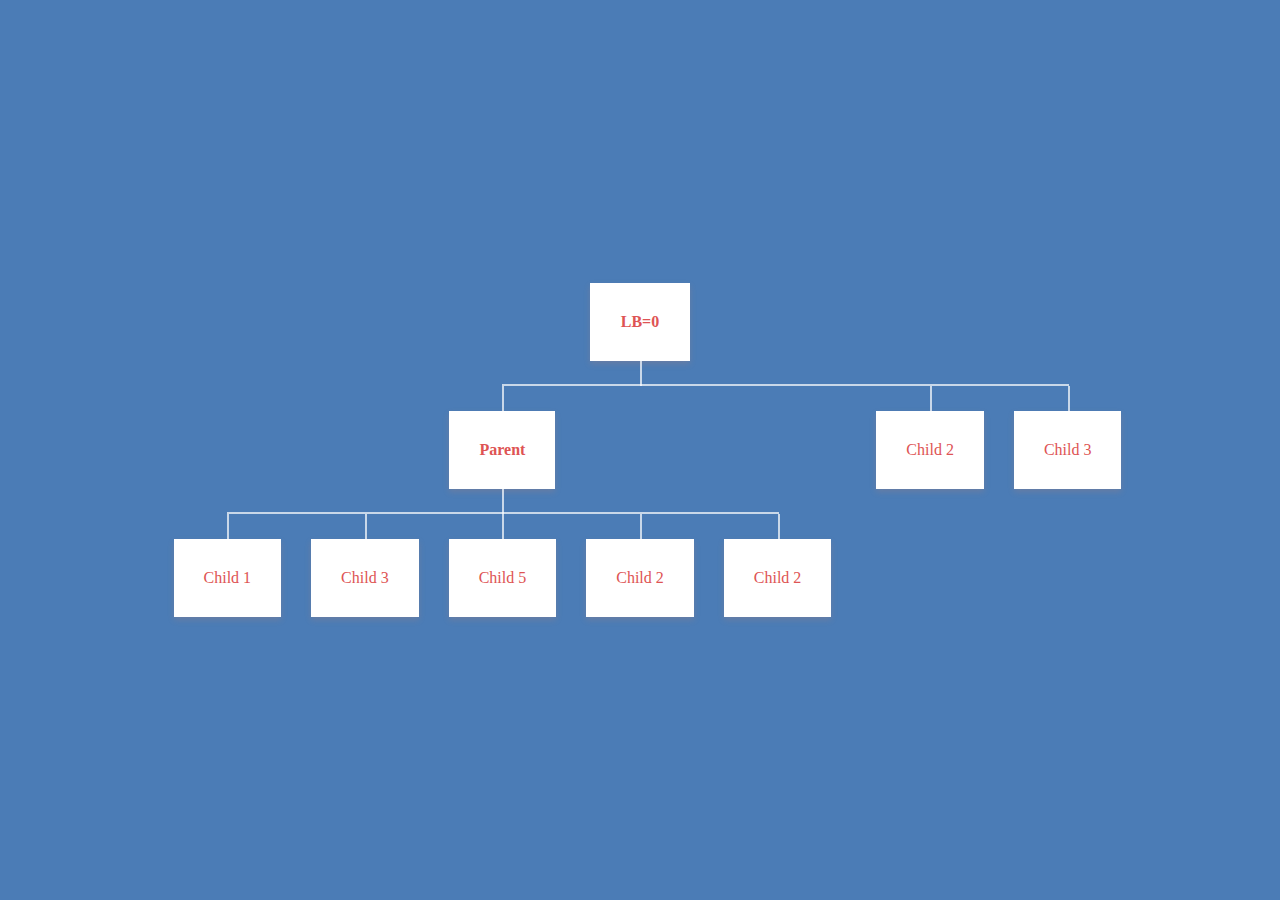
==== index.html @ c02f2582 "init" ====
<!DOCTYPE html>
<html lang="en">

<head>
    <meta charset="UTF-8">
    <meta name="viewport" content="width=device-width, initial-scale=1.0">
    <title>Branch & Tree</title>
    <link rel="stylesheet" href="tree.css">
</head>

<body>
    <div class="hv-container">
        <div class="hv-wrapper">

            <!-- Key component -->
            <div id="mainParent" class="hv-item">

                <div class="hv-item-parent">
                    <p class="simple-card">
                        LB=0
                    </p>
                </div>

                <div class="hv-item-children">

                    <div class="hv-item-child">
                        <!-- Key component -->
                        <div class="hv-item">

                            <div class="hv-item-parent">
                                <p class="simple-card"> Parent </p>
                            </div>

                            <div class="hv-item-children">

                                <div class="hv-item-child">
                                    <p class="simple-card"> Child 1 </p>
                                </div>

                                <div class="hv-item-child">
                                    <p class="simple-card"> Child 3 </p>
                                </div>
                                <div class="hv-item-child">
                                    <p class="simple-card"> Child 5 </p>
                                </div>

                                <div class="hv-item-child">
                                    <p class="simple-card"> Child 2 </p>
                                </div>

                                <div class="hv-item-child">
                                    <p class="simple-card"> Child 2 </p>
                                </div>

                            </div>

                        </div>
                    </div>

                    <div class="hv-item-child">
                        <p class="simple-card"> Child 2 </p>
                    </div>

                    <div class="hv-item-child">
                        <p class="simple-card"> Child 3 </p>
                    </div>

                </div>

            </div>

        </div>
    </div>

</body>
<script src="https://cdnjs.cloudflare.com/ajax/libs/jquery/3.7.1/jquery.js"
    integrity="sha512-+k1pnlgt4F1H8L7t3z95o3/KO+o78INEcXTbnoJQ/F2VqDVhWoaiVml/OEHv9HsVgxUaVW+IbiZPUJQfF/YxZw=="
    crossorigin="anonymous" referrerpolicy="no-referrer"></script>
<script src="branchbound.js"></script>

</html>
---- tree.css ----
.hv-wrapper {
    display: flex;
  }
  .hv-wrapper .hv-item {
    display: flex;
    flex-direction: column;
    margin: auto;
  }
  .hv-wrapper .hv-item .hv-item-parent {
    margin-bottom: 50px;
    position: relative;
    display: flex;
    justify-content: center;
  }
  .hv-wrapper .hv-item .hv-item-parent:after {
    position: absolute;
    content: "";
    width: 2px;
    height: 25px;
    bottom: 0;
    left: 50%;
    background-color: rgba(255, 255, 255, 0.7);
    transform: translateY(100%);
  }
  .hv-wrapper .hv-item .hv-item-children {
    display: flex;
    justify-content: center;
  }
  .hv-wrapper .hv-item .hv-item-children .hv-item-child {
    padding: 0 15px;
    position: relative;
  }
  .hv-wrapper .hv-item .hv-item-children .hv-item-child:before,
  .hv-wrapper .hv-item .hv-item-children .hv-item-child:not(:only-child):after {
    content: "";
    position: absolute;
    background-color: rgba(255, 255, 255, 0.7);
    left: 0;
  }
  .hv-wrapper .hv-item .hv-item-children .hv-item-child:before {
    left: 50%;
    top: 0;
    transform: translateY(-100%);
    width: 2px;
    height: 25px;
  }
  .hv-wrapper .hv-item .hv-item-children .hv-item-child:after {
    top: -25px;
    transform: translateY(-100%);
    height: 2px;
    width: 100%;
  }
  .hv-wrapper .hv-item .hv-item-children .hv-item-child:first-child:after {
    left: 50%;
    width: 50%;
  }
  .hv-wrapper .hv-item .hv-item-children .hv-item-child:last-child:after {
    width: calc(50% + 1px);
  }
  
  p.simple-card {
    margin: 0;
    background-color: #fff;
    color: #DE5454;
    padding: 30px;
    min-width: 100px;
    text-align: center;
    box-shadow: 0 3px 6px rgba(204, 131, 103, 0.22); 
  }
  
  .hv-item-parent p {
    font-weight: bold;
    color: #DE5454; 
  }
  
  /* ******************************* */
  body {
    background-color: #4B7CB6;
    height: 100vh;
    display: flex;
    flex-direction: column;
    justify-content: center;
    align-items: center;
  }
  
  img {
    width: 100%;
    height: auto;
    vertical-align: bottom;
  }
  
  * {
    box-sizing: border-box;
    margin: 0;
  }
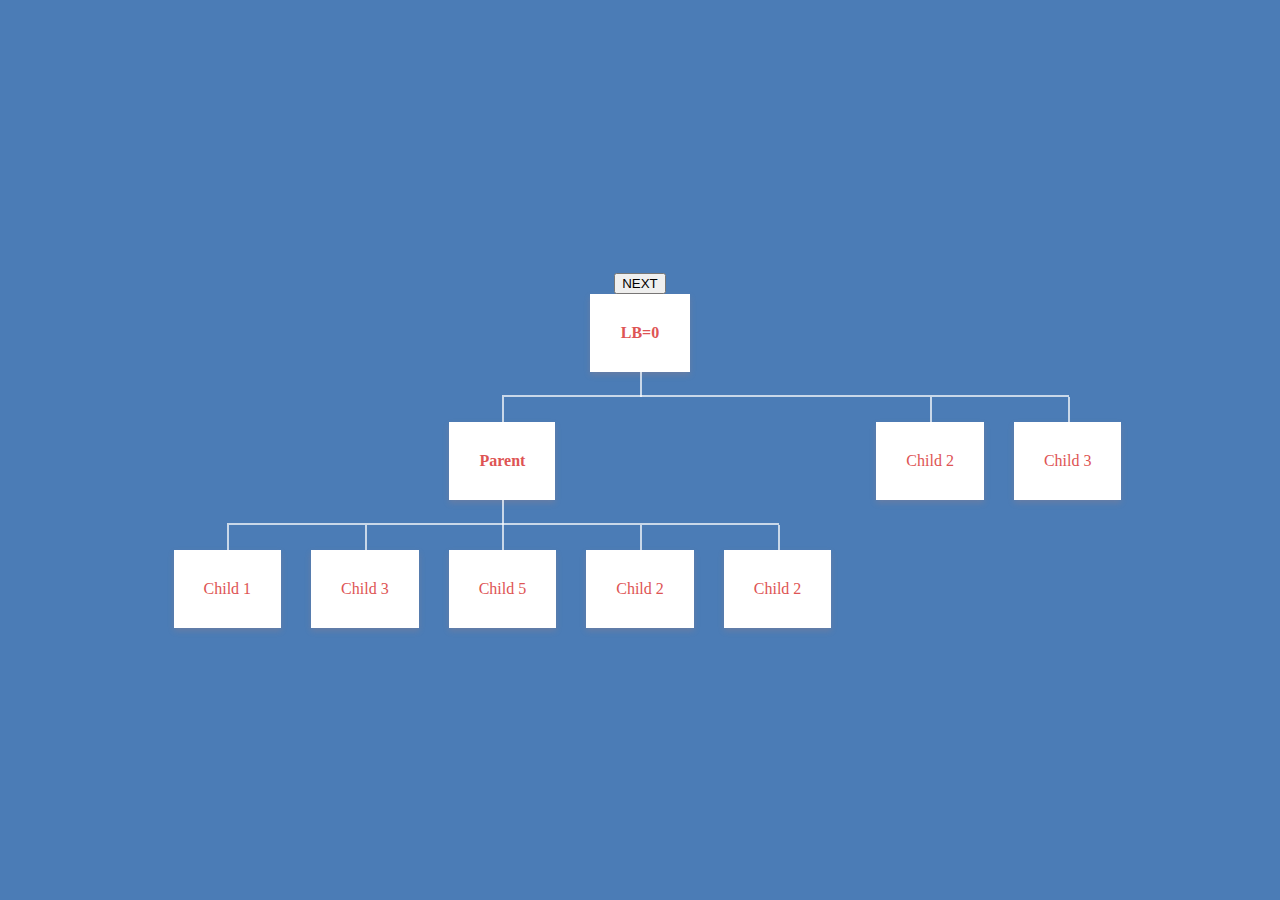
==== commit d796cc84: "update add template for view" ====
--- a/index.html
+++ b/index.html
@@ -9,6 +9,7 @@
 </head>
 
 <body>
+    <button onclick="next()">NEXT</button>
     <div class="hv-container">
         <div class="hv-wrapper">
 
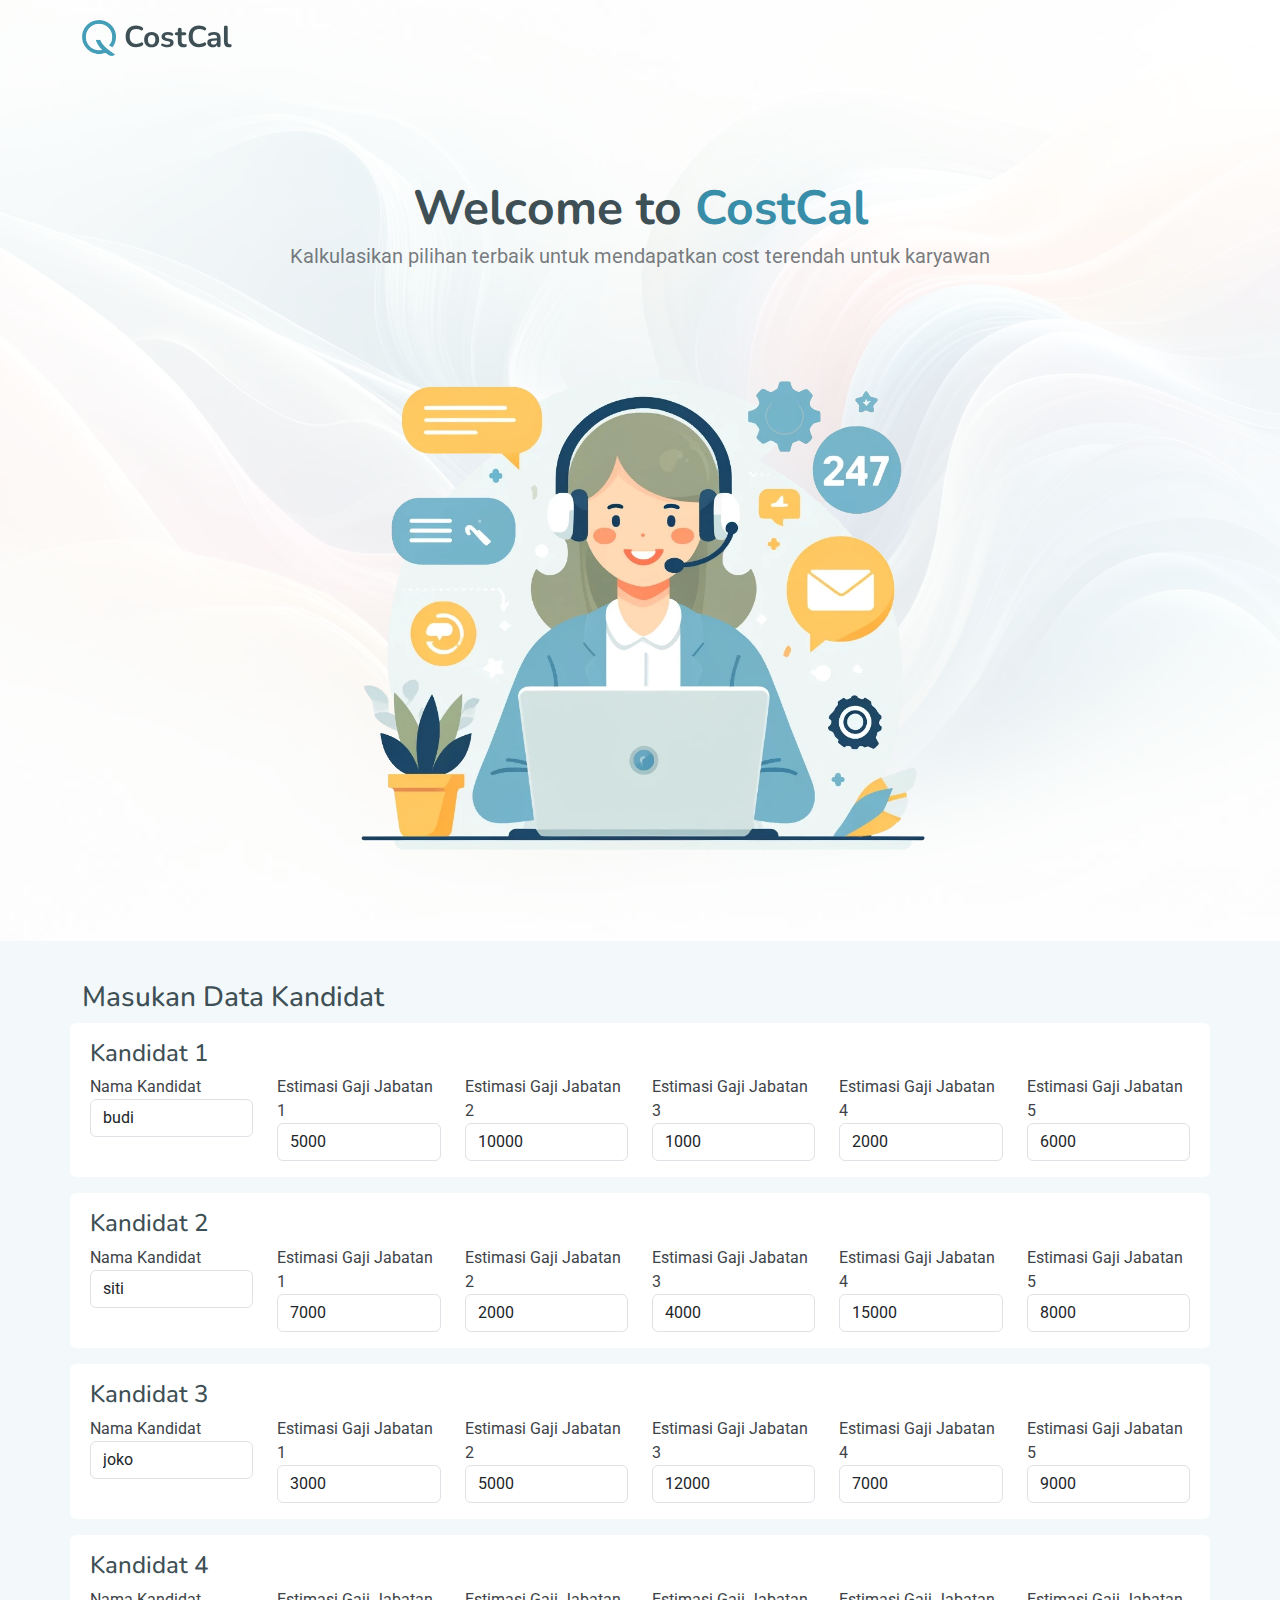
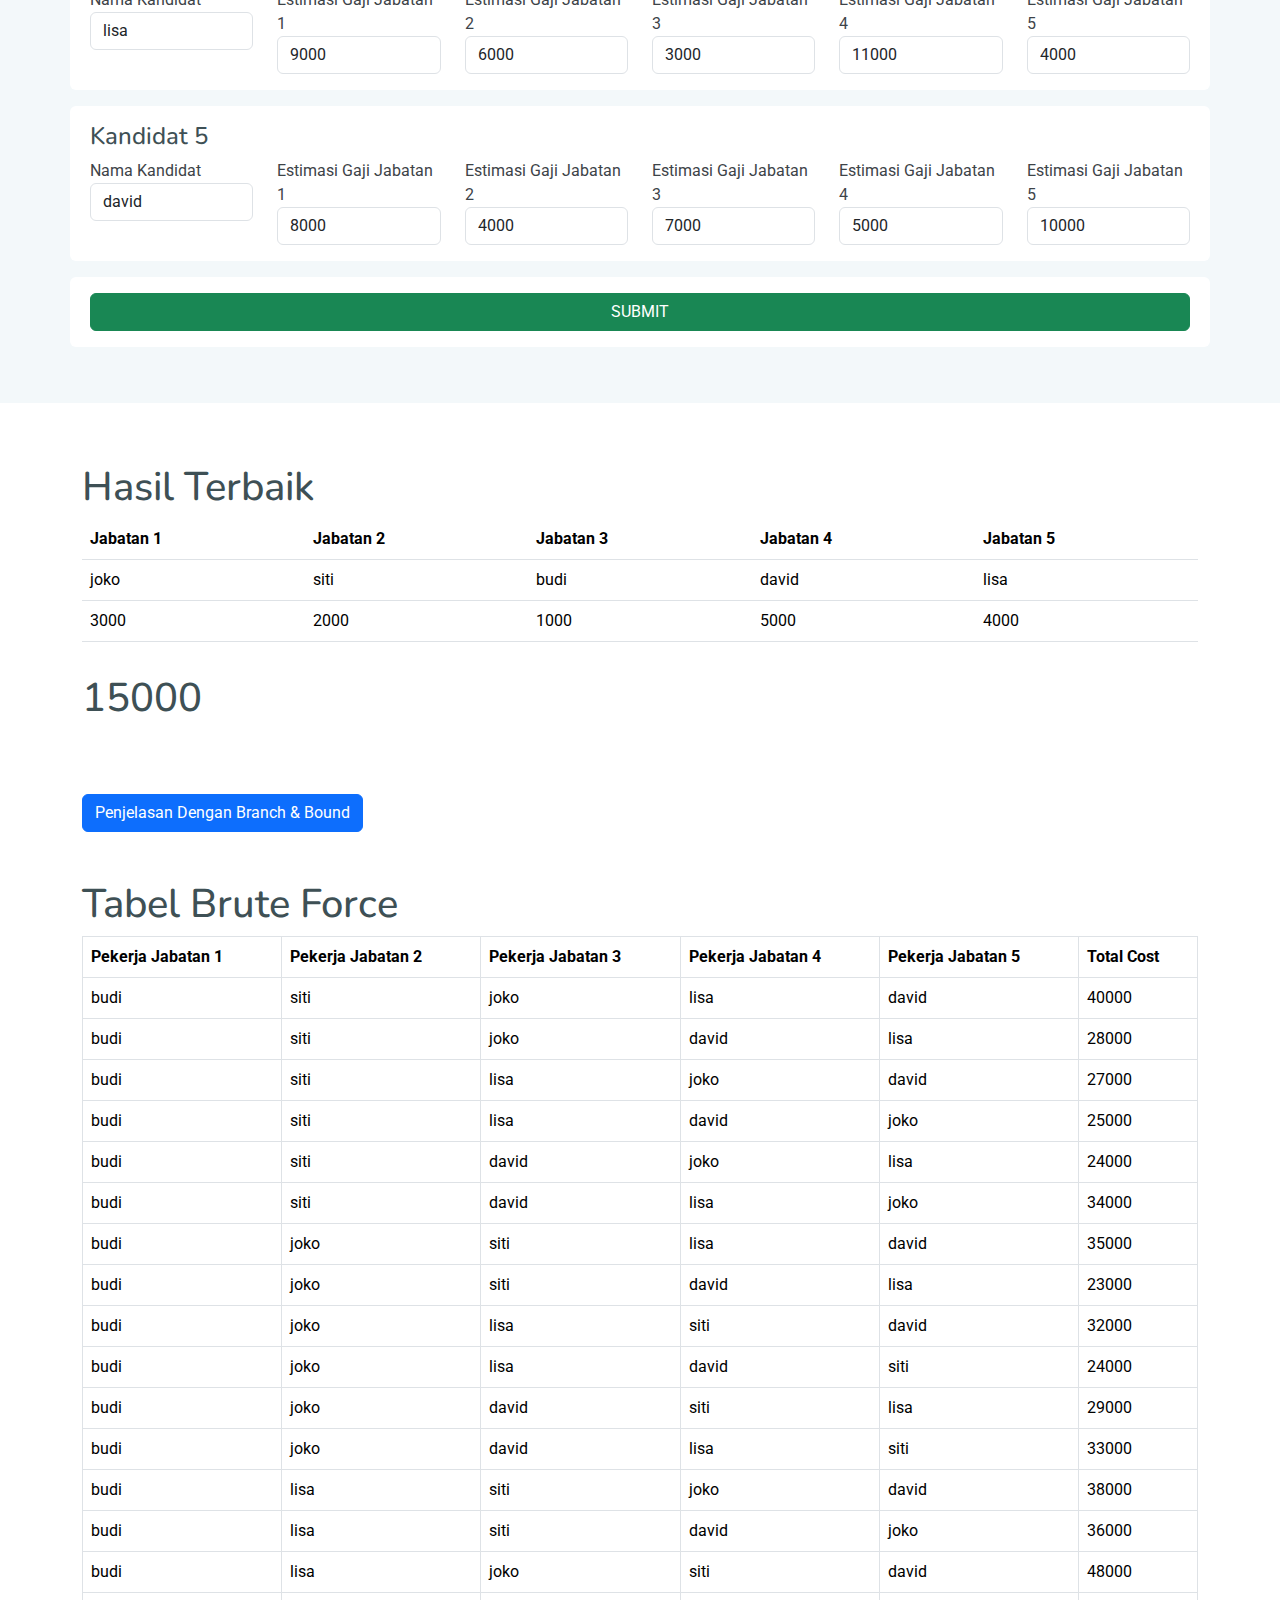
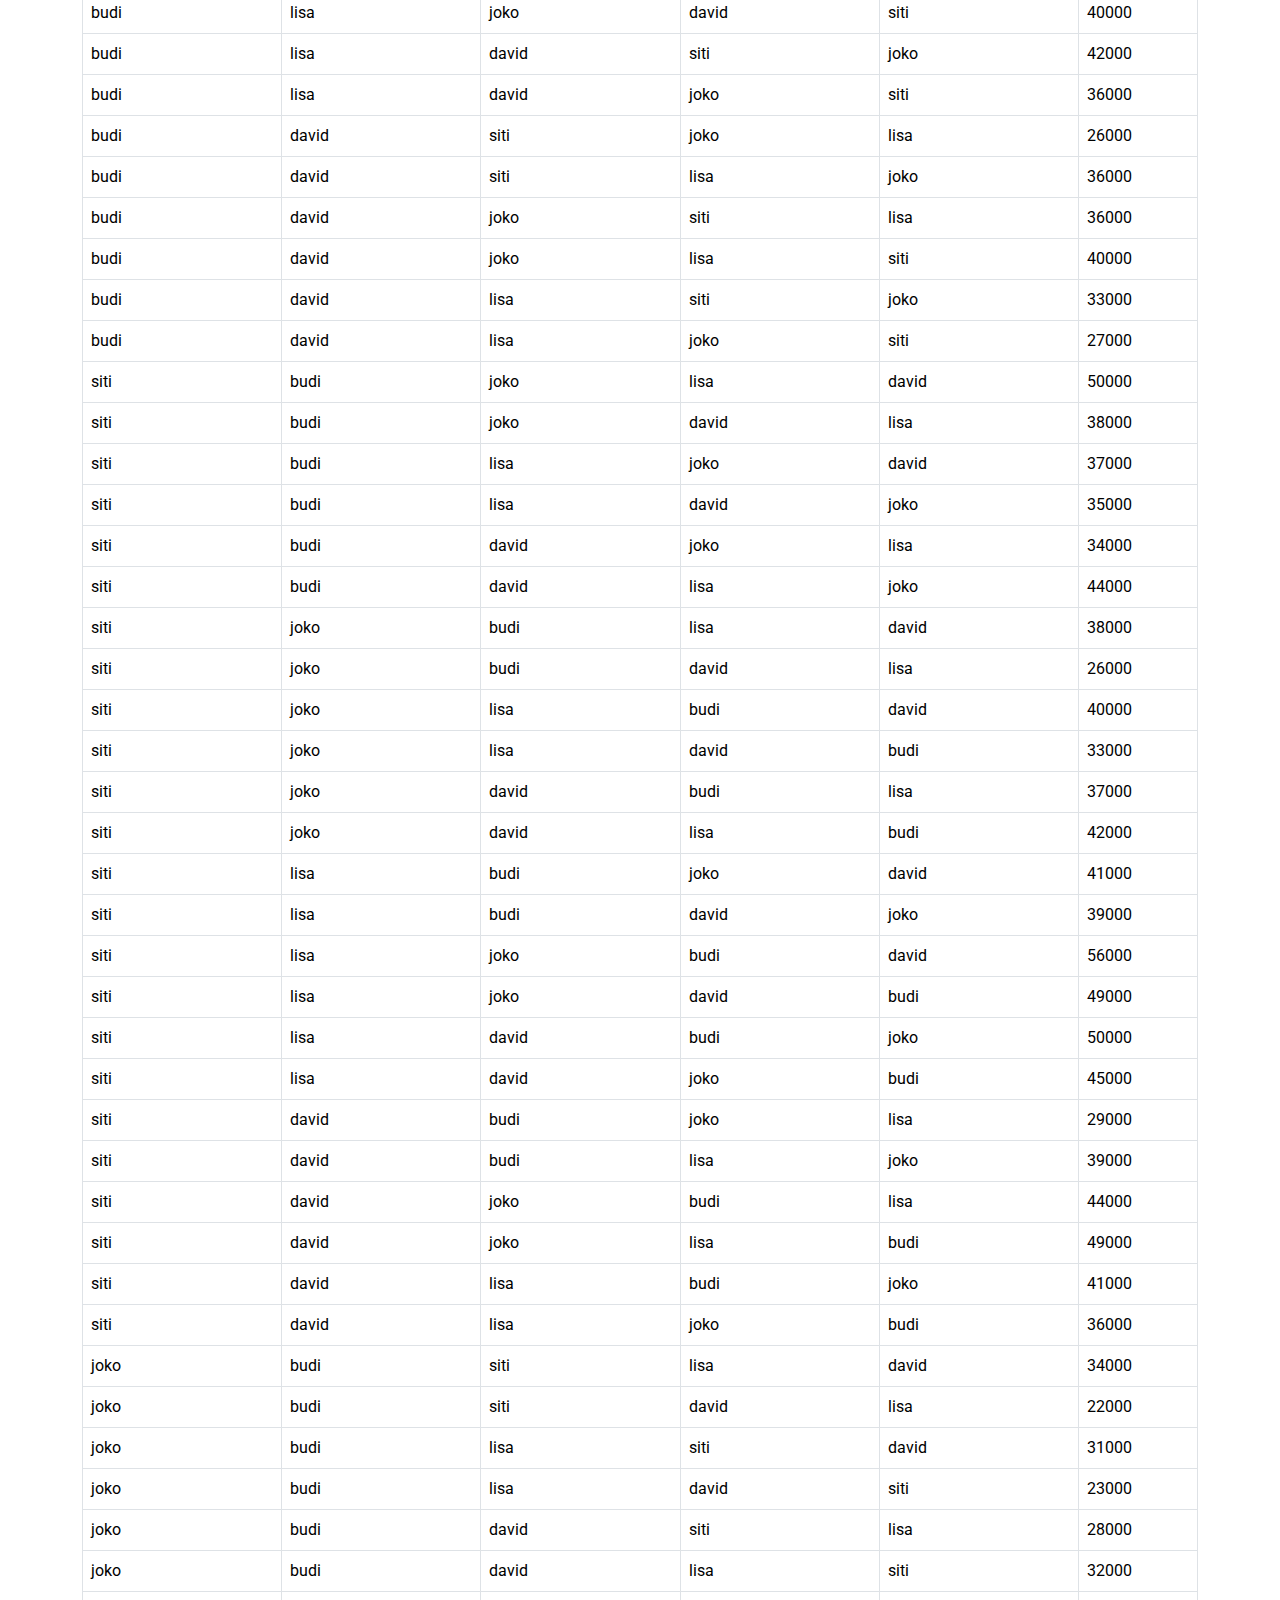
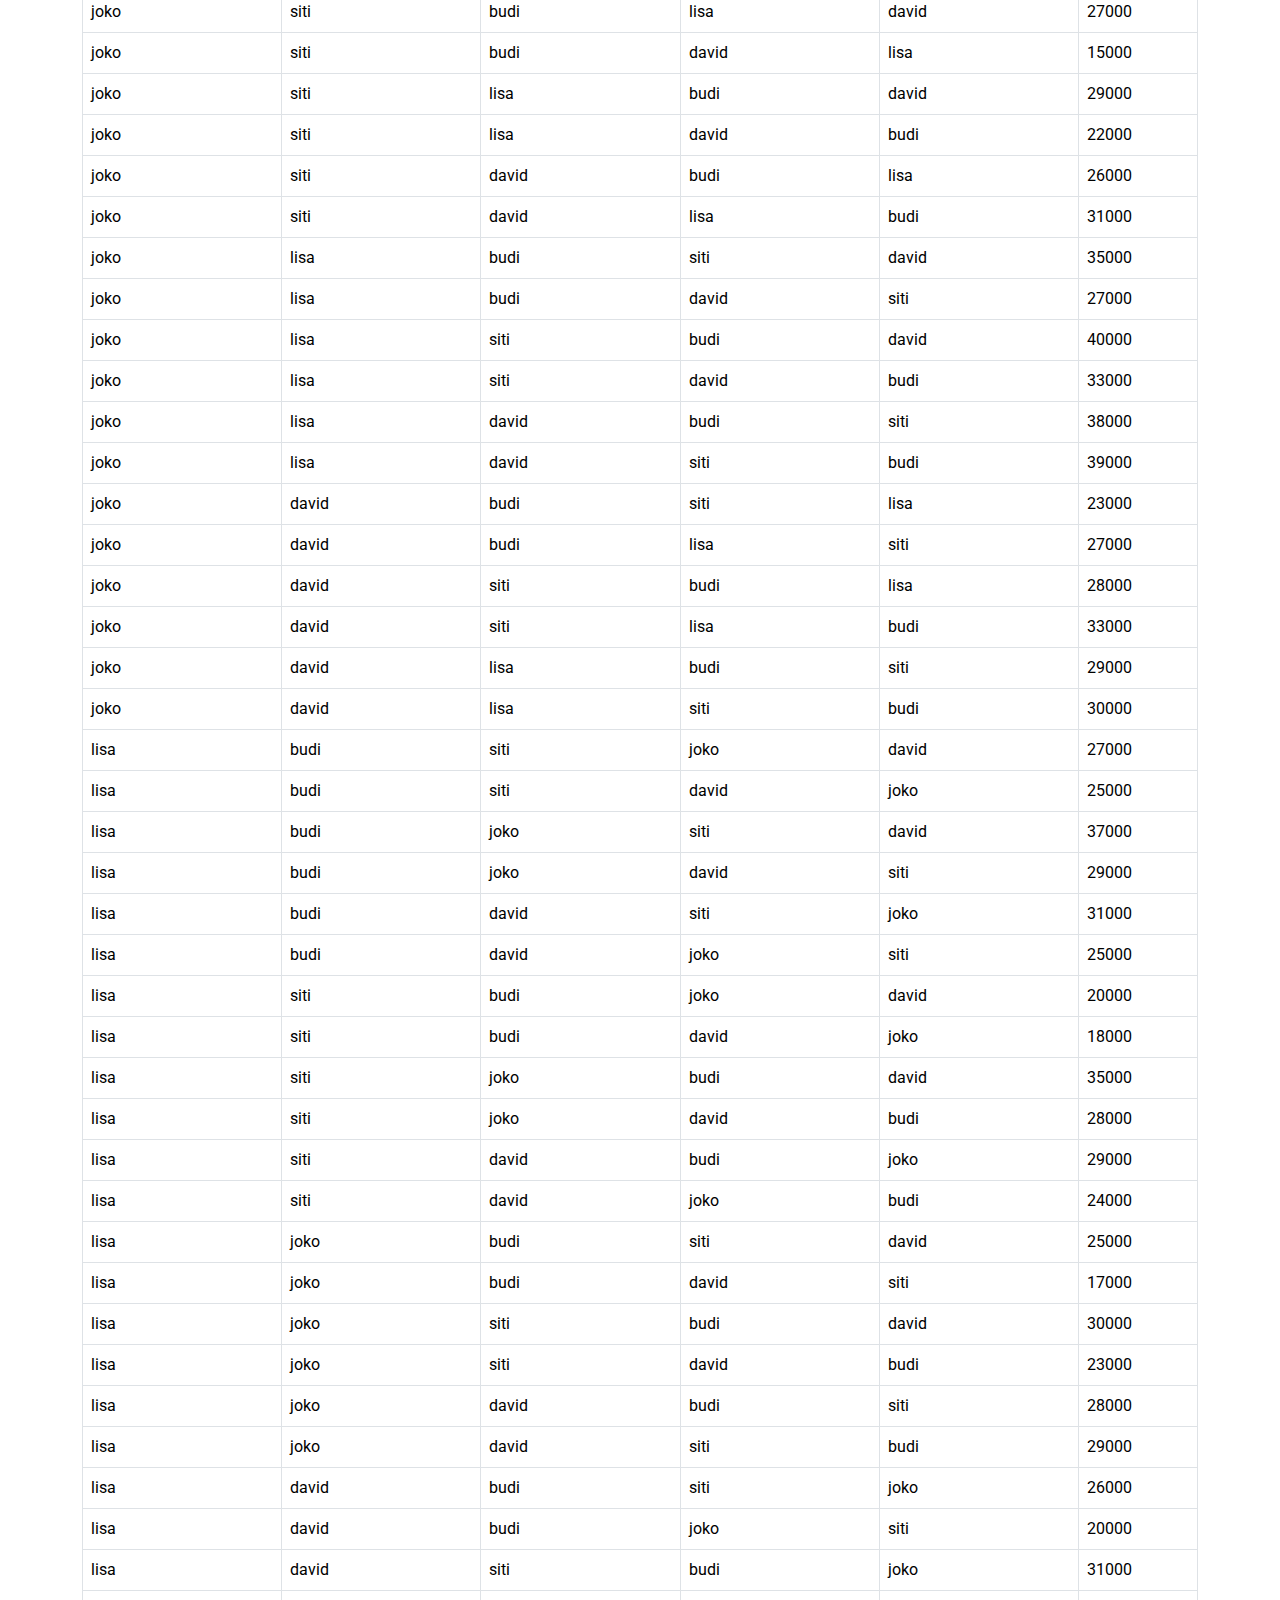
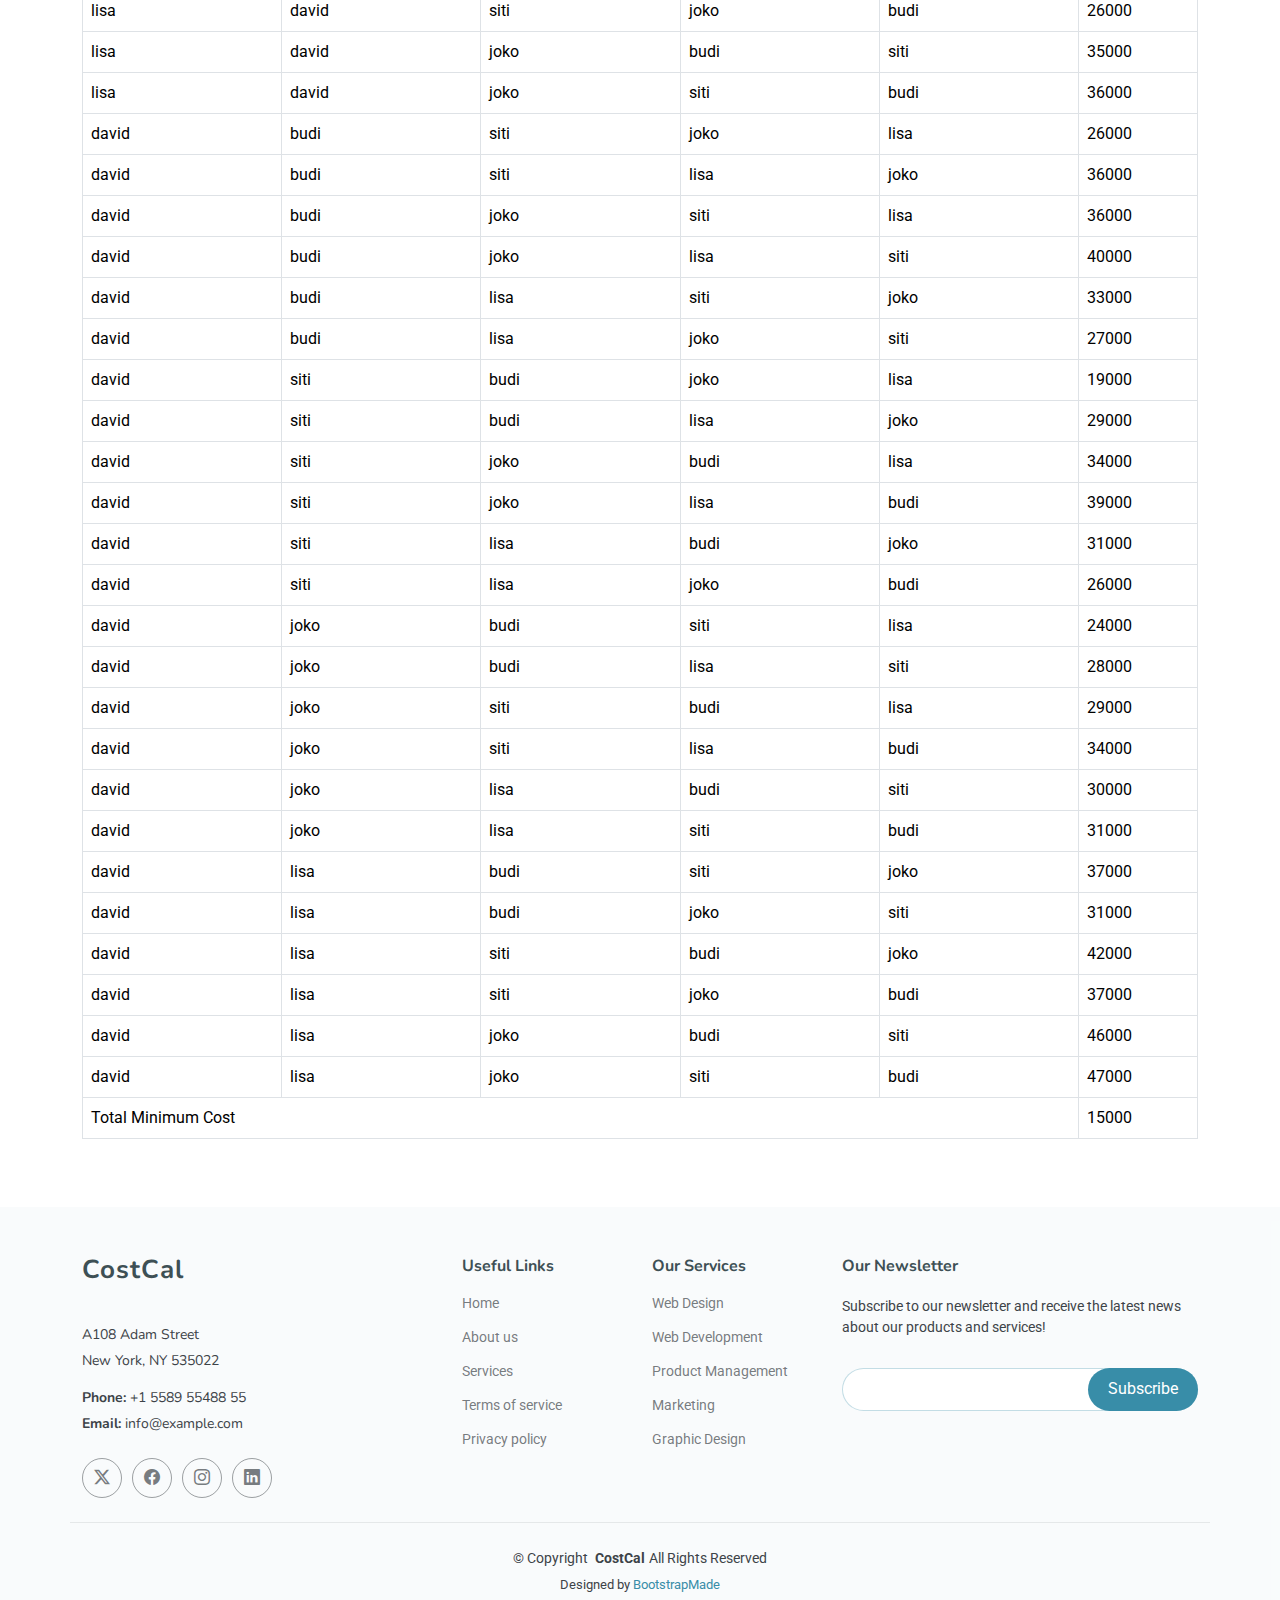
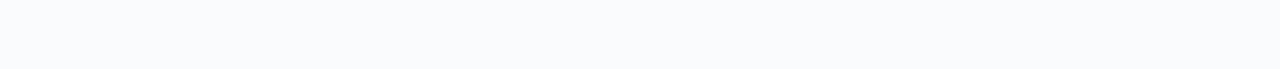
==== commit f7558364: "final" ====
--- a/index.html
+++ b/index.html
@@ -2,81 +2,575 @@
 <html lang="en">
 
 <head>
-    <meta charset="UTF-8">
-    <meta name="viewport" content="width=device-width, initial-scale=1.0">
-    <title>Branch & Tree</title>
-    <link rel="stylesheet" href="tree.css">
+  <meta charset="utf-8">
+  <meta content="width=device-width, initial-scale=1.0" name="viewport">
+  <title>CostCal</title>
+  <meta content="" name="description">
+  <meta content="" name="keywords">
+
+  <!-- Favicons -->
+  <link href="assets/img/favicon.png" rel="icon">
+  <link href="assets/img/apple-touch-icon.png" rel="apple-touch-icon">
+
+  <!-- Fonts -->
+  <link href="https://fonts.googleapis.com" rel="preconnect">
+  <link href="https://fonts.gstatic.com" rel="preconnect" crossorigin>
+  <link
+    href="https://fonts.googleapis.com/css2?family=Roboto:ital,wght@0,100;0,300;0,400;0,500;0,700;0,900;1,100;1,300;1,400;1,500;1,700;1,900&family=Inter:wght@100;200;300;400;500;600;700;800;900&family=Nunito:ital,wght@0,200;0,300;0,400;0,500;0,600;0,700;0,800;0,900;1,200;1,300;1,400;1,500;1,600;1,700;1,800;1,900&display=swap"
+    rel="stylesheet">
+
+  <!-- Vendor CSS Files -->
+  <link href="assets/vendor/bootstrap/css/bootstrap.min.css" rel="stylesheet">
+  <link href="assets/vendor/bootstrap-icons/bootstrap-icons.css" rel="stylesheet">
+  <link href="assets/vendor/aos/aos.css" rel="stylesheet">
+  <link href="assets/vendor/glightbox/css/glightbox.min.css" rel="stylesheet">
+  <link href="assets/vendor/swiper/swiper-bundle.min.css" rel="stylesheet">
+
+  <!-- Main CSS File -->
+  <link href="assets/css/main.css" rel="stylesheet">
+  <link rel="stylesheet" href="tree.css">
+  <!-- =======================================================
+  * Template Name: CostCal
+  * Template URL: https://bootstrapmade.com/CostCal-bootstrap-startup-website-template/
+  * Updated: Jun 06 2024 with Bootstrap v5.3.3
+  * Author: BootstrapMade.com
+  * License: https://bootstrapmade.com/license/
+  ======================================================== -->
 </head>
 
-<body>
-    <button onclick="next()">NEXT</button>
-    <div class="hv-container">
-        <div class="hv-wrapper">
-
-            <!-- Key component -->
-            <div id="mainParent" class="hv-item">
-
-                <div class="hv-item-parent">
-                    <p class="simple-card">
-                        LB=0
-                    </p>
+<body class="index-page">
+
+  <header id="header" class="header d-flex align-items-center fixed-top">
+    <div class="container-fluid container-xl position-relative d-flex align-items-center">
+
+      <a href="index.html" class="logo d-flex align-items-center me-auto">
+        <img src="assets/img/logo.png" alt="">
+        <h1 class="sitename">CostCal</h1>
+      </a>
+
+      <nav id="navmenu" class="navmenu">
+        <ul>
+        </ul>
+        <i class="mobile-nav-toggle d-xl-none bi bi-list"></i>
+      </nav>
+
+
+    </div>
+  </header>
+
+  <main class="main">
+
+    <!-- Hero Section -->
+    <section id="hero" class="hero section">
+      <div class="hero-bg">
+        <img src="assets/img/hero-bg-light.webp" alt="">
+      </div>
+      <div class="container text-center">
+        <div class="d-flex flex-column justify-content-center align-items-center">
+          <h1 data-aos="fade-up">Welcome to <span>CostCal</span></h1>
+          <p data-aos="fade-up" data-aos-delay="100">Kalkulasikan pilihan terbaik untuk mendapatkan cost terendah untuk
+            karyawan<br></p>
+
+          <img src="assets/img/hero-services-img.webp" class="img-fluid hero-img" alt="" data-aos="zoom-out"
+            data-aos-delay="300">
+        </div>
+      </div>
+
+    </section><!-- /Hero Section -->
+
+    <!-- Featured Services Section -->
+    <section id="featured-services" class="featured-services section">
+      <div class="container">
+        <div class="col-lg-6 content aos-init aos-animate" data-aos="fade-up" data-aos-delay="100">
+          <h3>Masukan Data Kandidat</h3>
+        </div>
+        <form  onsubmit="handleSubmit(event)">
+          <div class="row bg-white px-2 py-3 mb-3 rounded">
+            <div class="col-12">
+              <h4>Kandidat 1</h4>
+            </div>
+            <div class="col-md-2">
+              <label for="candidateName-1" class="">Nama Kandidat</label>
+              <input required type="text" class="form-control" id="candidateName-1" name="candidateName-1"
+                placeholder="Masukan Nama">
+            </div>
+            <div class="col-md-2">
+              <label for="candidateCost1-1" class="">Estimasi Gaji Jabatan 1</label>
+              <input required type="number" class="form-control" id="candidateCost1-1" name="candidateCost1-1"
+                placeholder="Estimasi Gaji">
+            </div>
+            <div class="col-md-2">
+              <label for="candidateCost2-1" class="">Estimasi Gaji Jabatan 2</label>
+              <input required type="number" class="form-control" id="candidateCost2-1" name="candidateCost2-1"
+                placeholder="Estimasi Gaji">
+            </div>
+            <div class="col-md-2">
+              <label for="candidateCost3-1" class="">Estimasi Gaji Jabatan 3</label>
+              <input required type="number" class="form-control" id="candidateCost3-1" name="candidateCost3-1"
+                placeholder="Estimasi Gaji">
+            </div>
+            <div class="col-md-2">
+              <label for="candidateCost4-1" class="">Estimasi Gaji Jabatan 4</label>
+              <input required type="number" class="form-control" id="candidateCost4-1" name="candidateCost4-1"
+                placeholder="Estimasi Gaji">
+            </div>
+            <div class="col-md-2">
+              <label for="candidateCost5-1" class="">Estimasi Gaji Jabatan 5</label>
+              <input required type="number" class="form-control" id="candidateCost5-1" name="candidateCost5-1"
+                placeholder="Estimasi Gaji">
+            </div>
+
+          </div>
+          <div class="row bg-white px-2 py-3 mb-3 rounded">
+            <div class="col-12">
+              <h4>Kandidat 2</h4>
+            </div>
+            <div class="col-md-2">
+              <label for="candidateName-2" class="">Nama Kandidat</label>
+              <input required type="text" class="form-control" id="candidateName-2" name="candidateName-2"
+                placeholder="Masukan Nama">
+            </div>
+            <div class="col-md-2">
+              <label for="candidateCost1-2" class="">Estimasi Gaji Jabatan 1</label>
+              <input required type="number" class="form-control" id="candidateCost1-2" name="candidateCost1-2"
+                placeholder="Estimasi Gaji">
+            </div>
+            <div class="col-md-2">
+              <label for="candidateCost2-2" class="">Estimasi Gaji Jabatan 2</label>
+              <input required type="number" class="form-control" id="candidateCost2-2" name="candidateCost2-2"
+                placeholder="Estimasi Gaji">
+            </div>
+            <div class="col-md-2">
+              <label for="candidateCost3-2" class="">Estimasi Gaji Jabatan 3</label>
+              <input required type="number" class="form-control" id="candidateCost3-2" name="candidateCost3-2"
+                placeholder="Estimasi Gaji">
+            </div>
+            <div class="col-md-2">
+              <label for="candidateCost4-2" class="">Estimasi Gaji Jabatan 4</label>
+              <input required type="number" class="form-control" id="candidateCost4-2" name="candidateCost4-2"
+                placeholder="Estimasi Gaji">
+            </div>
+            <div class="col-md-2">
+              <label for="candidateCost5-2" class="">Estimasi Gaji Jabatan 5</label>
+              <input required type="number" class="form-control" id="candidateCost5-2" name="candidateCost5-2"
+                placeholder="Estimasi Gaji">
+            </div>
+          </div>
+
+          <div class="row bg-white px-2 py-3 mb-3 rounded">
+            <div class="col-12">
+              <h4>Kandidat 3</h4>
+            </div>
+            <div class="col-md-2">
+              <label for="candidateName-3" class="">Nama Kandidat</label>
+              <input required type="text" class="form-control" id="candidateName-3" name="candidateName-3"
+                placeholder="Masukan Nama">
+            </div>
+            <div class="col-md-2">
+              <label for="candidateCost1-3" class="">Estimasi Gaji Jabatan 1</label>
+              <input required type="number" class="form-control" id="candidateCost1-3" name="candidateCost1-3"
+                placeholder="Estimasi Gaji">
+            </div>
+            <div class="col-md-2">
+              <label for="candidateCost2-3" class="">Estimasi Gaji Jabatan 2</label>
+              <input required type="number" class="form-control" id="candidateCost2-3" name="candidateCost2-3"
+                placeholder="Estimasi Gaji">
+            </div>
+            <div class="col-md-2">
+              <label for="candidateCost3-3" class="">Estimasi Gaji Jabatan 3</label>
+              <input required type="number" class="form-control" id="candidateCost3-3" name="candidateCost3-3"
+                placeholder="Estimasi Gaji">
+            </div>
+            <div class="col-md-2">
+              <label for="candidateCost4-3" class="">Estimasi Gaji Jabatan 4</label>
+              <input required type="number" class="form-control" id="candidateCost4-3" name="candidateCost4-3"
+                placeholder="Estimasi Gaji">
+            </div>
+            <div class="col-md-2">
+              <label for="candidateCost5-3" class="">Estimasi Gaji Jabatan 5</label>
+              <input required type="number" class="form-control" id="candidateCost5-3" name="candidateCost5-3"
+                placeholder="Estimasi Gaji">
+            </div>
+          </div>
+          <div class="row bg-white px-2 py-3 mb-3 rounded">
+            <div class="col-12">
+              <h4>Kandidat 4</h4>
+            </div>
+            <div class="col-md-2">
+              <label for="candidateName-4" class="">Nama Kandidat</label>
+              <input required type="text" class="form-control" id="candidateName-4" name="candidateName-4"
+                placeholder="Masukan Nama">
+            </div>
+            <div class="col-md-2">
+              <label for="candidateCost1-4" class="">Estimasi Gaji Jabatan 1</label>
+              <input required type="number" class="form-control" id="candidateCost1-4" name="candidateCost1-4"
+                placeholder="Estimasi Gaji">
+            </div>
+            <div class="col-md-2">
+              <label for="candidateCost2-4" class="">Estimasi Gaji Jabatan 2</label>
+              <input required type="number" class="form-control" id="candidateCost2-4" name="candidateCost2-4"
+                placeholder="Estimasi Gaji">
+            </div>
+            <div class="col-md-2">
+              <label for="candidateCost3-4" class="">Estimasi Gaji Jabatan 3</label>
+              <input required type="number" class="form-control" id="candidateCost3-4" name="candidateCost3-4"
+                placeholder="Estimasi Gaji">
+            </div>
+            <div class="col-md-2">
+              <label for="candidateCost4-4" class="">Estimasi Gaji Jabatan 4</label>
+              <input required type="number" class="form-control" id="candidateCost4-4" name="candidateCost4-4"
+                placeholder="Estimasi Gaji">
+            </div>
+            <div class="col-md-2">
+              <label for="candidateCost5-4" class="">Estimasi Gaji Jabatan 5</label>
+              <input required type="number" class="form-control" id="candidateCost5-4" name="candidateCost5-4"
+                placeholder="Estimasi Gaji">
+            </div>
+          </div>
+          <div class="row bg-white px-2 py-3 mb-3 rounded">
+            <div class="col-12">
+              <h4>Kandidat 5</h4>
+            </div>
+            <div class="col-md-2">
+              <label for="candidateName-5" class="">Nama Kandidat</label>
+              <input required type="text" class="form-control" id="candidateName-5" name="candidateName-5"
+                placeholder="Masukan Nama">
+            </div>
+            <div class="col-md-2">
+              <label for="candidateCost1-5" class="">Estimasi Gaji Jabatan 1</label>
+              <input required type="number" class="form-control" id="candidateCost1-5" name="candidateCost1-5"
+                placeholder="Estimasi Gaji">
+            </div>
+            <div class="col-md-2">
+              <label for="candidateCost2-5" class="">Estimasi Gaji Jabatan 2</label>
+              <input required type="number" class="form-control" id="candidateCost2-5" name="candidateCost2-5"
+                placeholder="Estimasi Gaji">
+            </div>
+            <div class="col-md-2">
+              <label for="candidateCost3-5" class="">Estimasi Gaji Jabatan 3</label>
+              <input required type="number" class="form-control" id="candidateCost3-5" name="candidateCost3-5"
+                placeholder="Estimasi Gaji">
+            </div>
+            <div class="col-md-2">
+              <label for="candidateCost4-5" class="">Estimasi Gaji Jabatan 4</label>
+              <input required type="number" class="form-control" id="candidateCost4-5" name="candidateCost4-5"
+                placeholder="Estimasi Gaji">
+            </div>
+            <div class="col-md-2">
+              <label for="candidateCost5-5" class="">Estimasi Gaji Jabatan 5</label>
+              <input required type="number" class="form-control" id="candidateCost5-5" name="candidateCost5-5"
+                placeholder="Estimasi Gaji">
+            </div>
+          </div>
+          <div class="row bg-white px-2 py-3 mb-3 rounded">
+            <div class="col-12">
+              <button type="submit" class="btn btn-success w-100">SUBMIT</button>
+            </div>
+          </div>
+        </form>
+      </div>
+
+
+      </div>
+
+    </section><!-- /Featured Services Section -->
+
+    <!-- About Section -->
+    <section id="about" class="about section">
+
+      <div class="container">
+        <h1>Hasil Terbaik</h1>
+        <div class="row">
+          <div class="col-12">
+            <table class="table">
+              <thead>
+                <tr>
+                  <th scope="col">Jabatan 1</th>
+                  <th scope="col">Jabatan 2</th>
+                  <th scope="col">Jabatan 3</th>
+                  <th scope="col">Jabatan 4</th>
+                  <th scope="col">Jabatan 5</th>
+                </tr>
+              </thead>
+              <tbody>
+                <tr>
+                  <td id="res1">Nama</td>
+                  <td id="res2">Nama</td>
+                  <td id="res3">Nama</td>
+                  <td id="res4">Nama</td>
+                  <td id="res5">Nama</td>
+                </tr>
+                <tr>
+                  <td id="cost1">Nama</td>
+                  <td id="cost2">Nama</td>
+                  <td id="cost3">Nama</td>
+                  <td id="cost4">Nama</td>
+                  <td id="cost5">Nama</td>
+                </tr>
+              </tbody>
+            </table>
+          </div>
+          <div class="col-12 my-3">
+            <h1 id="total-cost"></h1>
+          </div>
+        </div>
+      </div>
+      <div class="container my-5">
+        <!-- Button trigger modal -->
+        <button type="button" class="btn btn-primary" data-bs-toggle="modal" data-bs-target="#branchBoundModal">
+          Penjelasan Dengan Branch & Bound
+        </button>
+
+        <!-- Modal -->
+        <div class="modal fade" id="branchBoundModal" tabindex="-1" aria-labelledby="branchBoundModalLabel"
+          aria-hidden="true">
+          <div class="modal-dialog" style="--bs-modal-width: 90% !important;">
+            <div class="modal-content">
+              <div class="modal-header">
+                <h1 class="modal-title fs-5" id="branchBoundModalLabel">Branch & Bound</h1>
+                <button type="button" class="btn-close" data-bs-dismiss="modal" aria-label="Close"></button>
+              </div>
+              <div class="modal-body">
+                <div class="overflow-auto">
+                  <button class="btn btn-primary" onclick="next()">NEXT</button>
+                  <button class="btn btn-primary" onclick="resetData()">RESET</button>
+                  <div class="alert alert-info" role="alert">
+                    LB terkecil adalah <span id="min-lb"></span> pada leaf ke <span id="min-id"></span>
+                  </div>
+                  <div class="hv-container">
+                    <div class="hv-wrapper">
+
+                      <div id="mainParent" class="hv-item">
+
+                      </div>
+
+                    </div>
+                  </div>
                 </div>
-
-                <div class="hv-item-children">
-
-                    <div class="hv-item-child">
-                        <!-- Key component -->
-                        <div class="hv-item">
-
-                            <div class="hv-item-parent">
-                                <p class="simple-card"> Parent </p>
-                            </div>
-
-                            <div class="hv-item-children">
-
-                                <div class="hv-item-child">
-                                    <p class="simple-card"> Child 1 </p>
-                                </div>
-
-                                <div class="hv-item-child">
-                                    <p class="simple-card"> Child 3 </p>
-                                </div>
-                                <div class="hv-item-child">
-                                    <p class="simple-card"> Child 5 </p>
-                                </div>
-
-                                <div class="hv-item-child">
-                                    <p class="simple-card"> Child 2 </p>
-                                </div>
-
-                                <div class="hv-item-child">
-                                    <p class="simple-card"> Child 2 </p>
-                                </div>
-
-                            </div>
-
-                        </div>
-                    </div>
-
-                    <div class="hv-item-child">
-                        <p class="simple-card"> Child 2 </p>
-                    </div>
-
-                    <div class="hv-item-child">
-                        <p class="simple-card"> Child 3 </p>
-                    </div>
-
+                <div class="container">
+                  <h3>Algoritma Branch Bound:</h3>
+                  <pre class="bg-dark text-white">
+                    function branchbound(dataset) {
+                      const firstLb = lbCalulate(dataset)
+                      treeArray.push({ id, children: null, level: 0, address: [], fixValue: [], ...firstLb })
+                  }
+                  function branchboundNext(dataset) {
+                      let leafData = [];
+                      getLeaf(treeArray, leafData);
+                      let minLeaf = getMinLbForAll(leafData);
+                      // console.log(minLeaf, "inLeaf");
+                      const levelElement = minLeaf.level + 1
+                      const address = minLeaf.address
+                      if (levelElement <= dataset.length) {
+                          for (let index2 = 0; index2 < dataset.length; index2++) {
+                              // console.log("index2 = ", index2);
+                              const lb = lbCalulate(dataset, index2, address, index2, true)
+                              // console.log(lb);
+                              if (!minLeaf.children) {
+                                  minLeaf.children = []
+                              }
+                              let addressElement = [...address, index2]
+                              if (lb) {
+                                  minLeaf.children.push({ id: ++id, ...lb, children: null, level: levelElement, address: addressElement })
+                              }
+                          }
+                      }
+                  }
+                  function getLeaf(dataset, output) {
+                    dataset.forEach(element => {
+                        if (element.children) {
+                            getLeaf(element.children, output)
+                        } else {
+                            output.push(element)
+                        }
+                    });
+                }
+                
+                function getMinLbForAll(data) {
+                    let minlb = null;
+                    data.forEach(element => {
+                        if (!minlb) {
+                            minlb = element
+                        } else if (minlb.lb > element.lb) {
+                            minlb = element
+                        } else if (minlb.lb == element.lb && minlb.level < element.level) {
+                            minlb = element
+                        }
+                    });
+                    return minlb;
+                }
+                                  
+                  </pre>
+                  <h3>Algoritma menghitung LB:</h3>
+                  <pre class="bg-dark text-white">
+                    function lbCalulate(dataset, indexValue = null, address, fixValueIndex, debug) {
+                      if (address) {
+                          if (address[0] == 2) {
+                              console.log("masok address 2", fixValueIndex);
+                          }
+                      }
+                      let lb = 0
+                      let lbSource = []
+                      dataset.forEach((element, index) => {
+                          if (indexValue === null) {
+                              const minValue = Math.min(...element.cost)
+                              lbSource.push(minValue);
+                              lb += minValue;
+                          } else {
+                              const level = address.length
+                              minValue = null
+                              element.cost.forEach((el, idx) => {
+                                  if (index == level) {
+                                      if (idx == indexValue && !address.includes(idx)) {
+                                          minValue = el
+                                      }
+                                  } else if (index < level) {
+                                      if (idx == address[index]) {
+                                          minValue = el
+                                      }
+                                  } else {
+                                      if (!address.includes(idx) && idx != fixValueIndex) {
+                                          if (!minValue) {
+                                              minValue = el
+                                          } else if (minValue > el) {
+                                              minValue = el
+                                          }
+                                      }
+                  
+                                  }
+                              });
+                              lbSource.push(minValue);
+                              lb += minValue;
+                          }
+                      });
+                      if (lbSource.includes(null)) {
+                          return null;
+                      }
+                      const lbObject = { lbSource, lb }
+                      return lbObject
+                  }
+                  
+                  </pre>
                 </div>
-
-            </div>
-
-        </div>
+              </div>
+              <div class="modal-footer">
+                <button type="button" class="btn btn-secondary" data-bs-dismiss="modal">Close</button>
+              </div>
+            </div>
+          </div>
+        </div>
+      </div>
+      <div class="container my-5">
+        <h1>Tabel Brute Force</h1>
+        <table id="table-bruteforce" class="table table-bordered">
+          <thead>
+              <tr>
+                  <th>Pekerja Jabatan 1</th>
+                  <th>Pekerja Jabatan 2</th>
+                  <th>Pekerja Jabatan 3</th>
+                  <th>Pekerja Jabatan 4</th>
+                  <th>Pekerja Jabatan 5</th>
+                  <th>Total Cost</th>
+              </tr>
+          </thead>
+          <tbody>
+          </tbody>
+      </table>
+      </div>
+    </section><!-- /About Section -->
+
+
+  </main>
+
+  <footer id="footer" class="footer position-relative">
+
+    <div class="container footer-top">
+      <div class="row gy-4">
+        <div class="col-lg-4 col-md-6 footer-about">
+          <a href="index.html" class="logo d-flex align-items-center">
+            <span class="sitename">CostCal</span>
+          </a>
+          <div class="footer-contact pt-3">
+            <p>A108 Adam Street</p>
+            <p>New York, NY 535022</p>
+            <p class="mt-3"><strong>Phone:</strong> <span>+1 5589 55488 55</span></p>
+            <p><strong>Email:</strong> <span>info@example.com</span></p>
+          </div>
+          <div class="social-links d-flex mt-4">
+            <a href=""><i class="bi bi-twitter-x"></i></a>
+            <a href=""><i class="bi bi-facebook"></i></a>
+            <a href=""><i class="bi bi-instagram"></i></a>
+            <a href=""><i class="bi bi-linkedin"></i></a>
+          </div>
+        </div>
+
+        <div class="col-lg-2 col-md-3 footer-links">
+          <h4>Useful Links</h4>
+          <ul>
+            <li><a href="#">Home</a></li>
+            <li><a href="#">About us</a></li>
+            <li><a href="#">Services</a></li>
+            <li><a href="#">Terms of service</a></li>
+            <li><a href="#">Privacy policy</a></li>
+          </ul>
+        </div>
+
+        <div class="col-lg-2 col-md-3 footer-links">
+          <h4>Our Services</h4>
+          <ul>
+            <li><a href="#">Web Design</a></li>
+            <li><a href="#">Web Development</a></li>
+            <li><a href="#">Product Management</a></li>
+            <li><a href="#">Marketing</a></li>
+            <li><a href="#">Graphic Design</a></li>
+          </ul>
+        </div>
+
+        <div class="col-lg-4 col-md-12 footer-newsletter">
+          <h4>Our Newsletter</h4>
+          <p>Subscribe to our newsletter and receive the latest news about our products and services!</p>
+          <form action="forms/newsletter.php" method="post" class="php-email-form">
+            <div class="newsletter-form"><input type="email" name="email"><input type="submit" value="Subscribe"></div>
+            <div class="loading">Loading</div>
+            <div class="error-message"></div>
+            <div class="sent-message">Your subscription request has been sent. Thank you!</div>
+          </form>
+        </div>
+
+      </div>
     </div>
 
+    <div class="container copyright text-center mt-4">
+      <p>© <span>Copyright</span> <strong class="px-1 sitename">CostCal</strong><span>All Rights Reserved</span></p>
+      <div class="credits">
+        <!-- All the links in the footer should remain intact. -->
+        <!-- You can delete the links only if you've purchased the pro version. -->
+        <!-- Licensing information: https://bootstrapmade.com/license/ -->
+        <!-- Purchase the pro version with working PHP/AJAX contact form: [buy-url] -->
+        Designed by <a href="https://bootstrapmade.com/">BootstrapMade</a>
+      </div>
+    </div>
+
+  </footer>
+
+  <!-- Scroll Top -->
+  <a href="#" id="scroll-top" class="scroll-top d-flex align-items-center justify-content-center"><i
+      class="bi bi-arrow-up-short"></i></a>
+
+  <!-- Preloader -->
+  <div id="preloader"></div>
+
+  <!-- Vendor JS Files -->
+  <script src="assets/vendor/bootstrap/js/bootstrap.bundle.min.js"></script>
+  <script src="assets/vendor/php-email-form/validate.js"></script>
+  <script src="assets/vendor/aos/aos.js"></script>
+  <script src="assets/vendor/glightbox/js/glightbox.min.js"></script>
+  <script src="assets/vendor/swiper/swiper-bundle.min.js"></script>
+
+  <!-- Main JS File -->
+  <script src="assets/js/main.js"></script>
+  <script src="branchbound.js"></script>
+  <script src="bruteforce.js"></script>
 </body>
-<script src="https://cdnjs.cloudflare.com/ajax/libs/jquery/3.7.1/jquery.js"
-    integrity="sha512-+k1pnlgt4F1H8L7t3z95o3/KO+o78INEcXTbnoJQ/F2VqDVhWoaiVml/OEHv9HsVgxUaVW+IbiZPUJQfF/YxZw=="
-    crossorigin="anonymous" referrerpolicy="no-referrer"></script>
-<script src="branchbound.js"></script>
-
-</html>
+
+</html>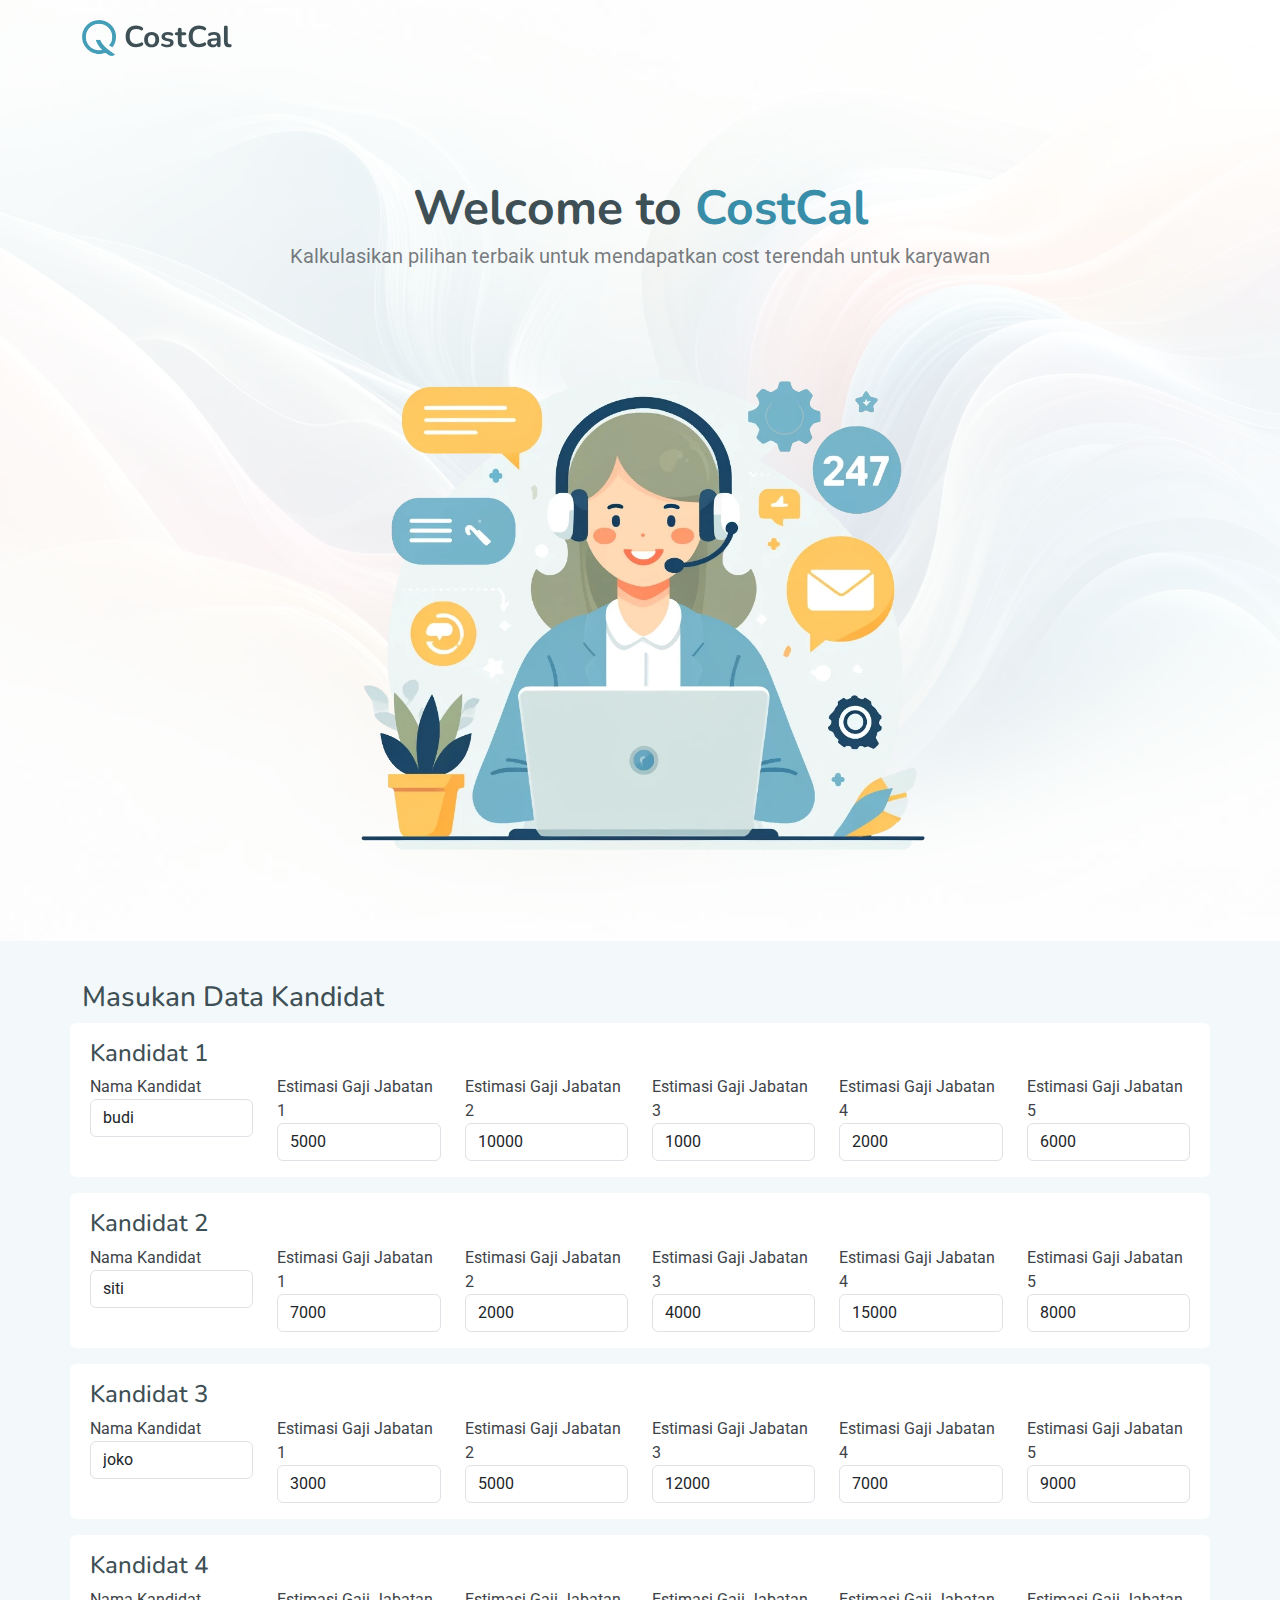
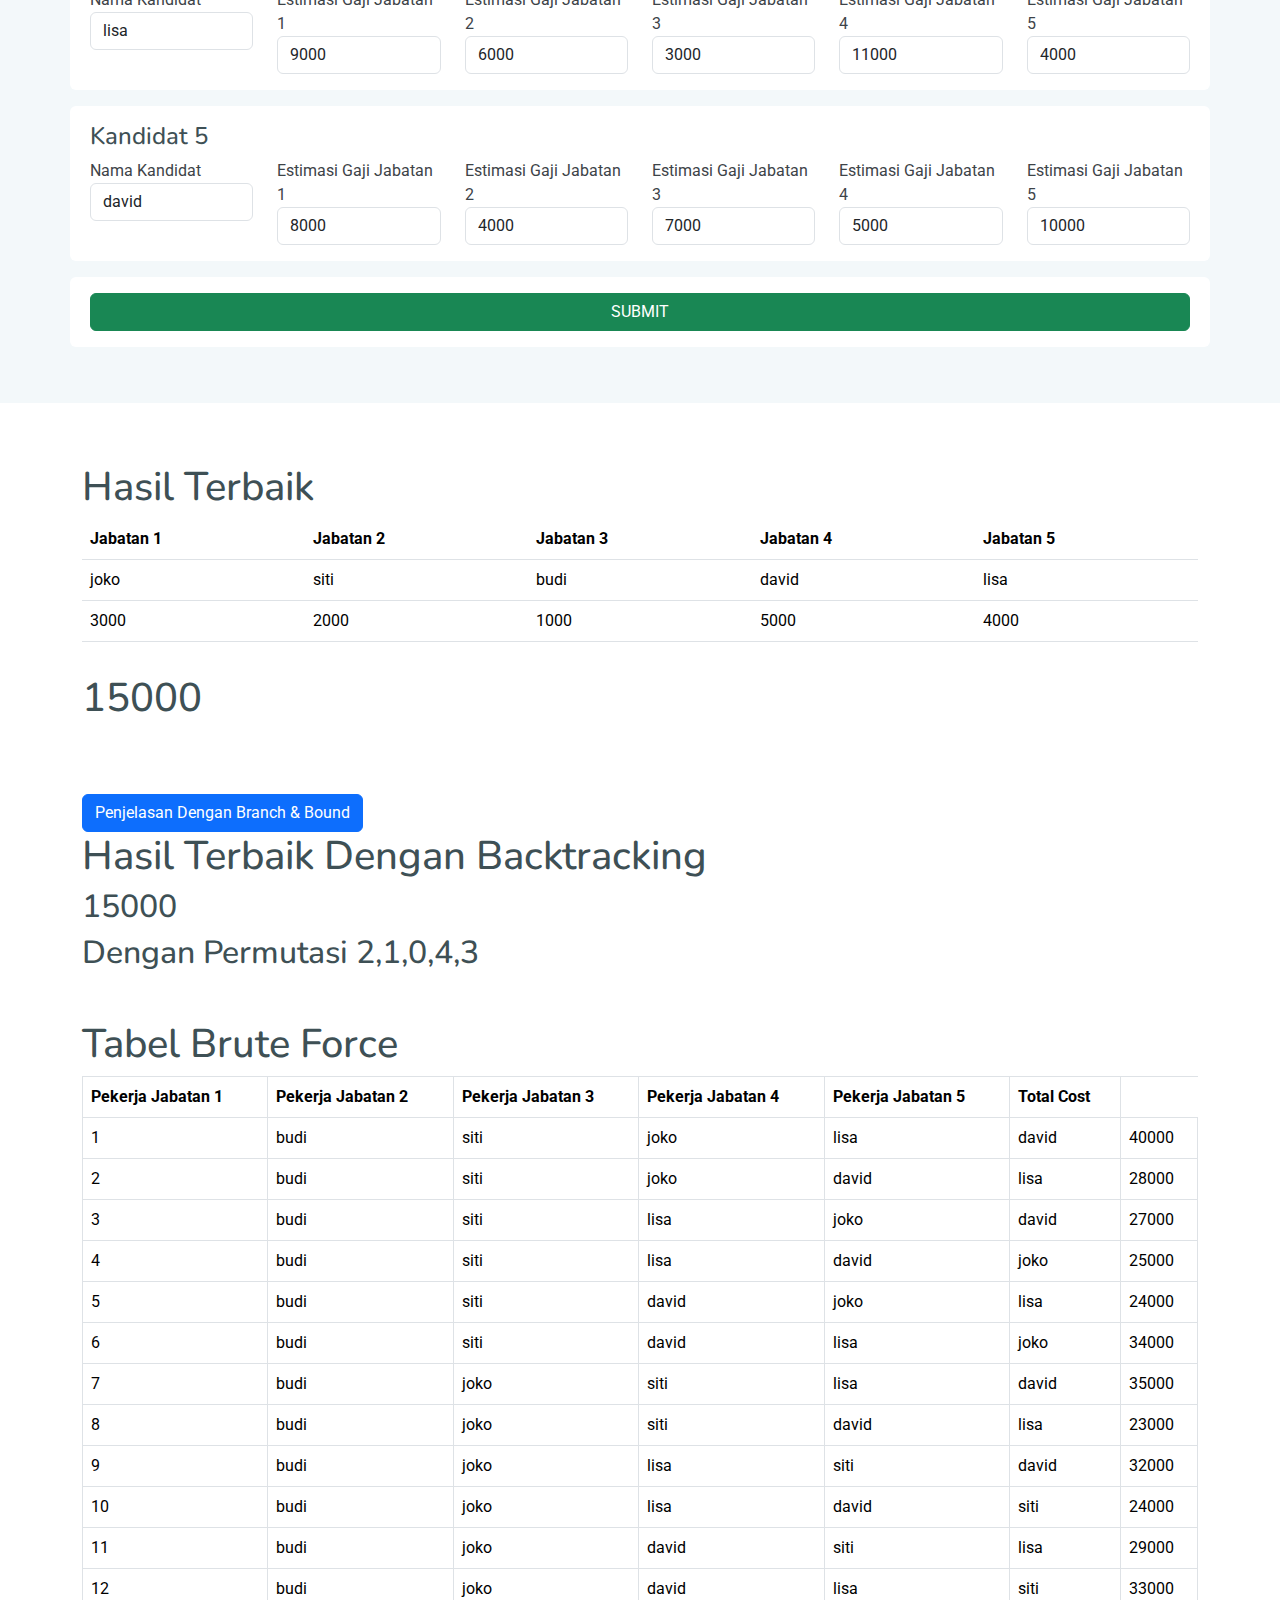
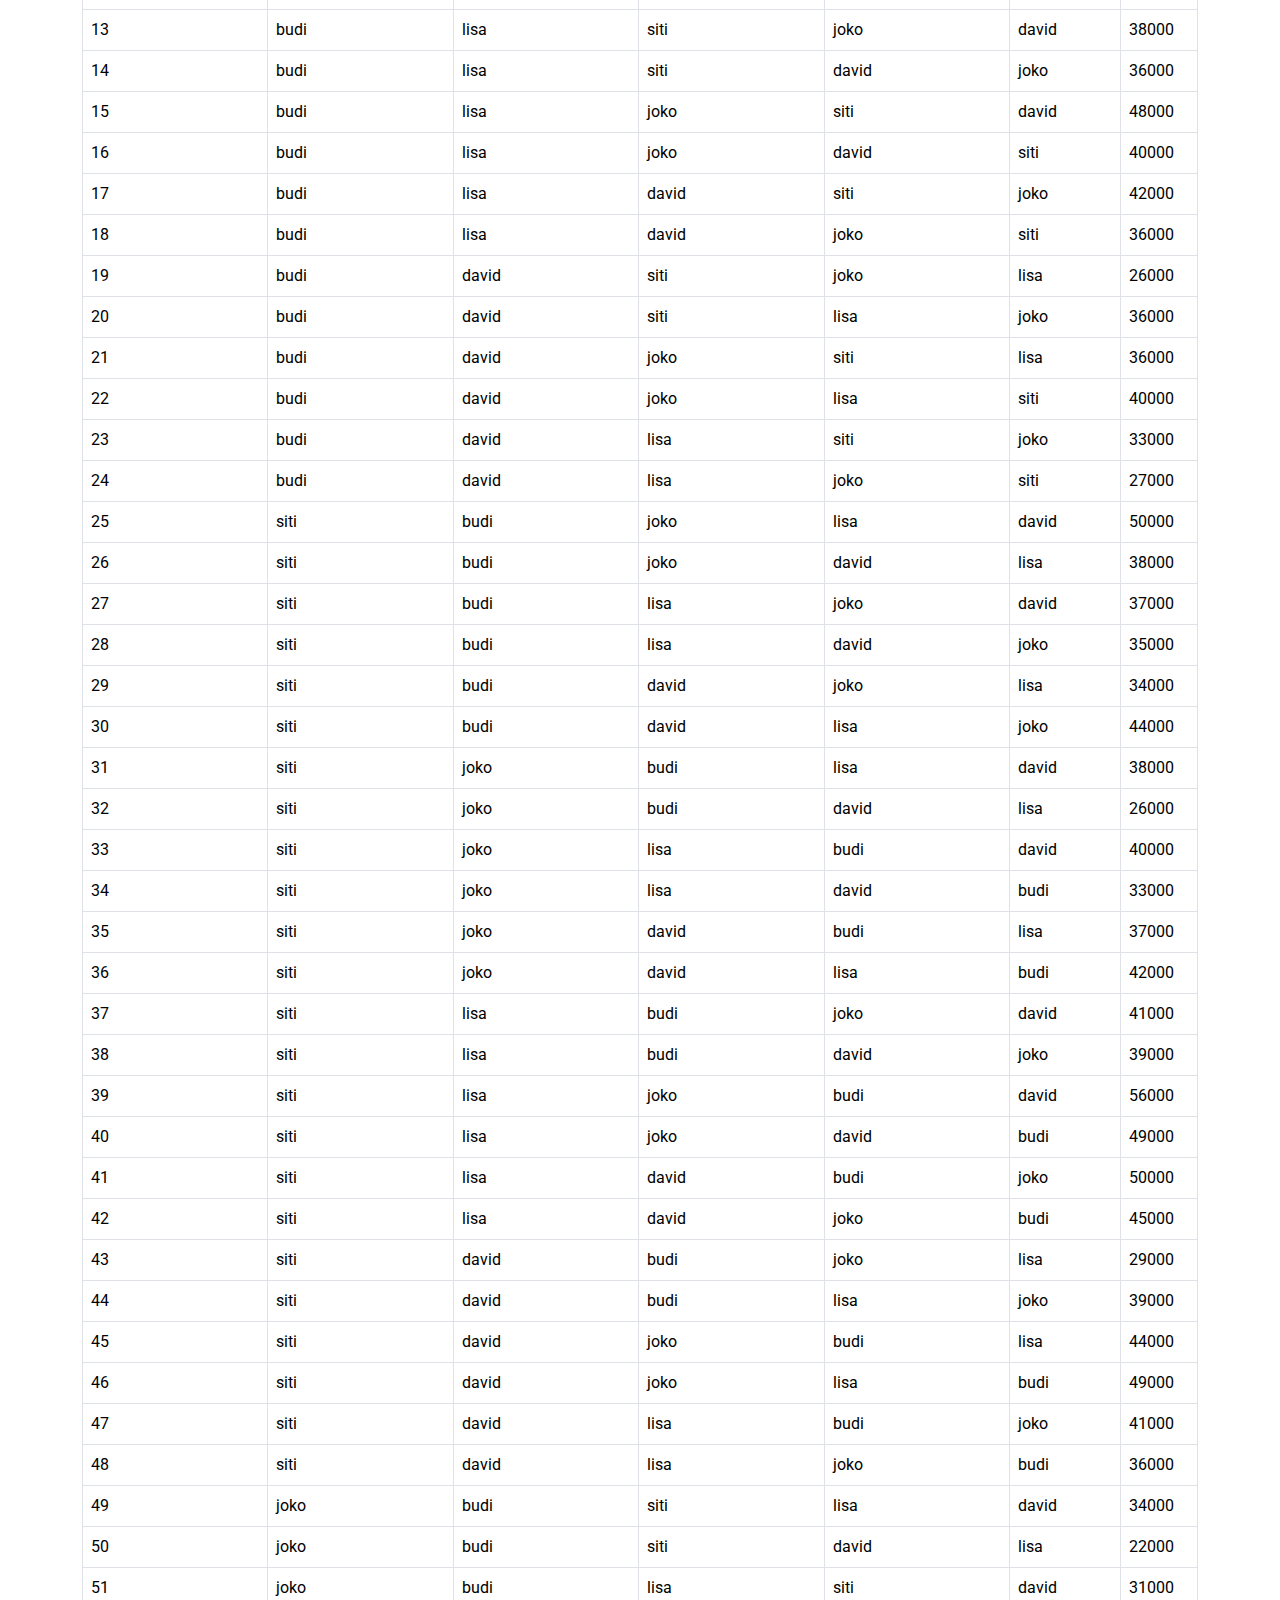
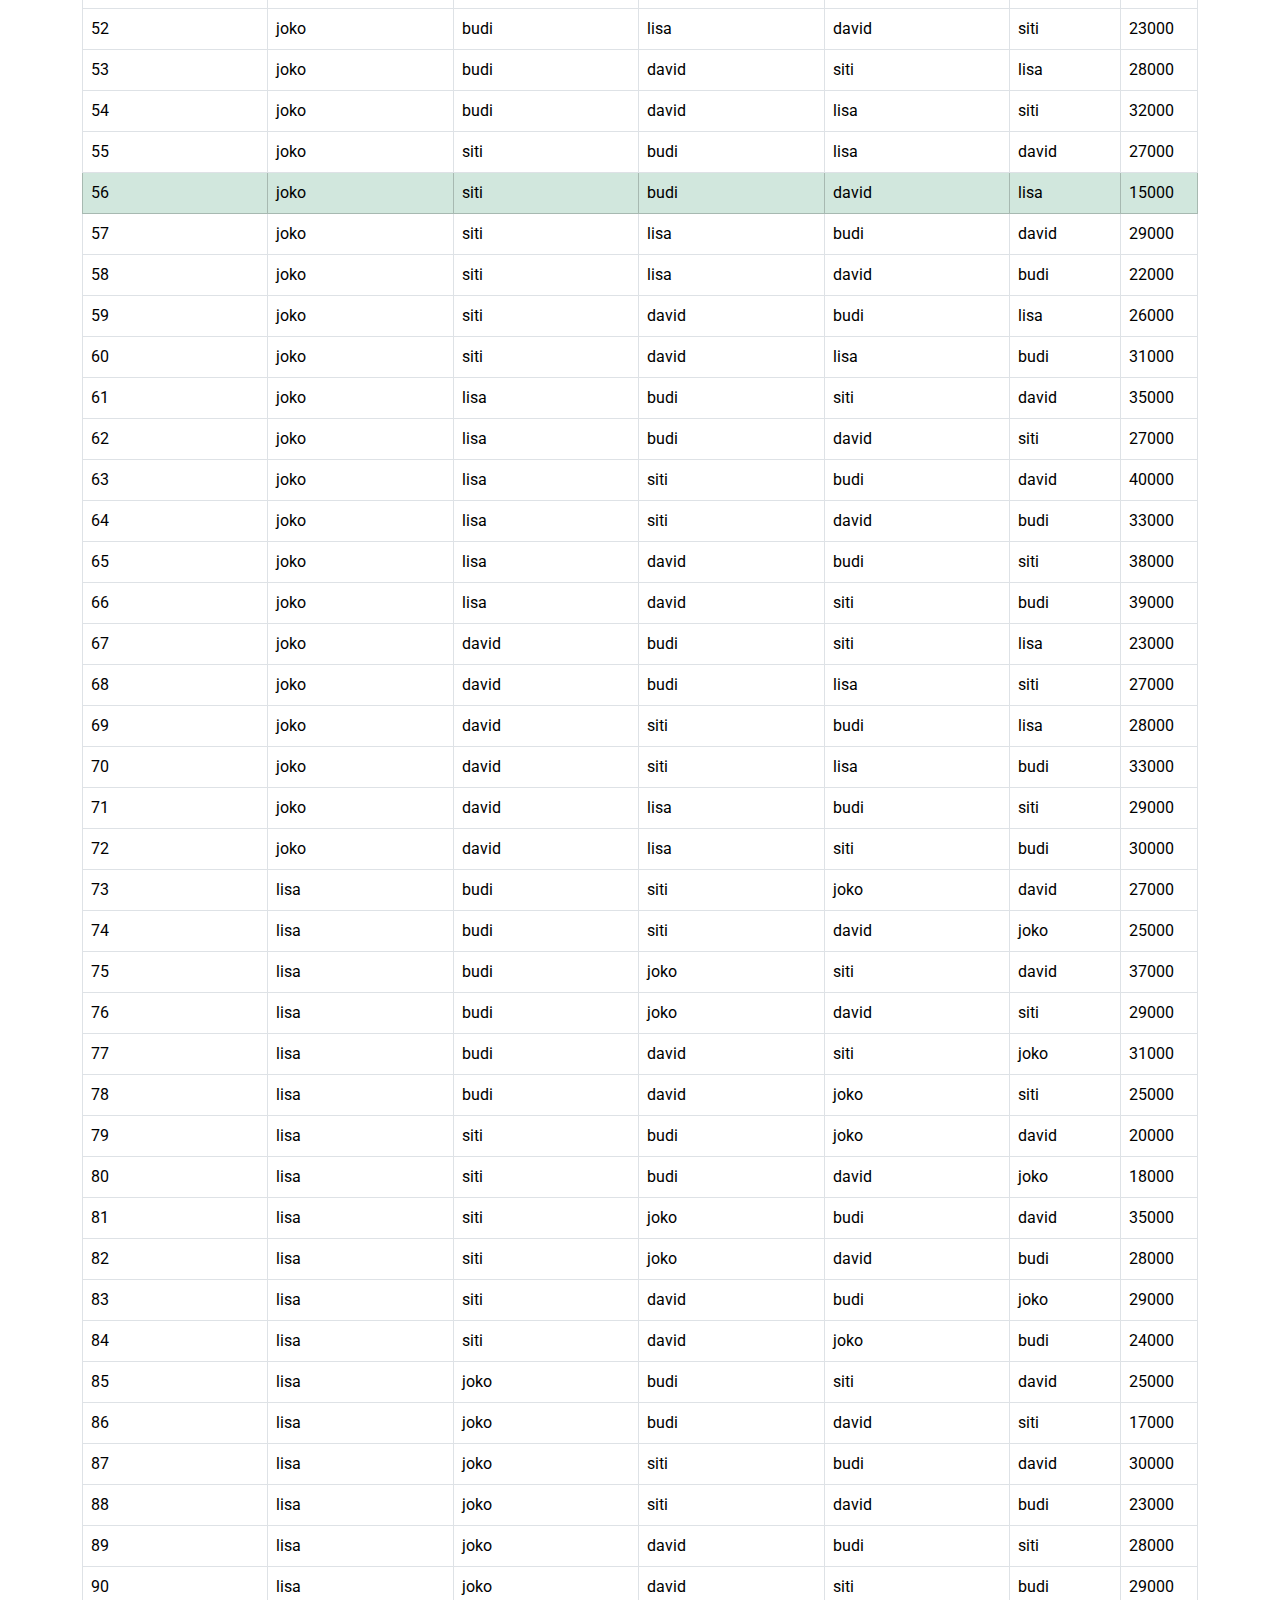
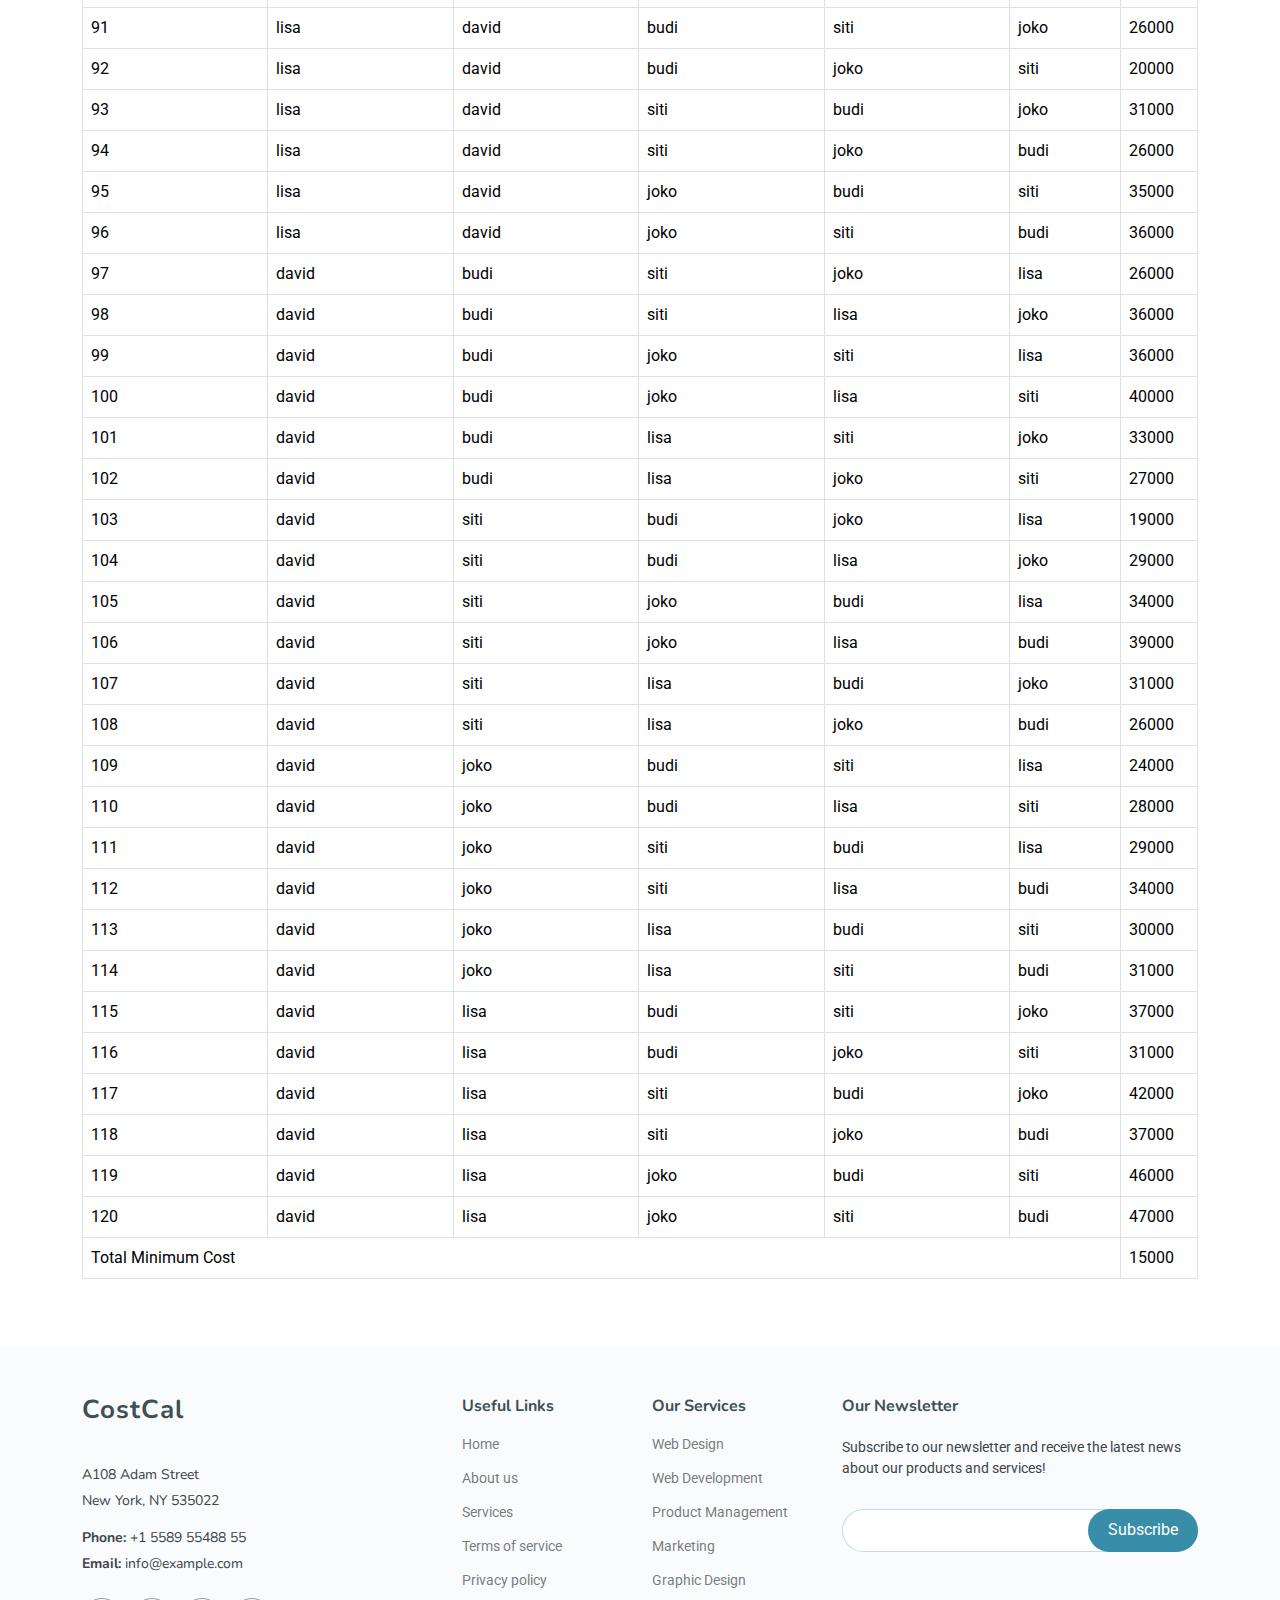
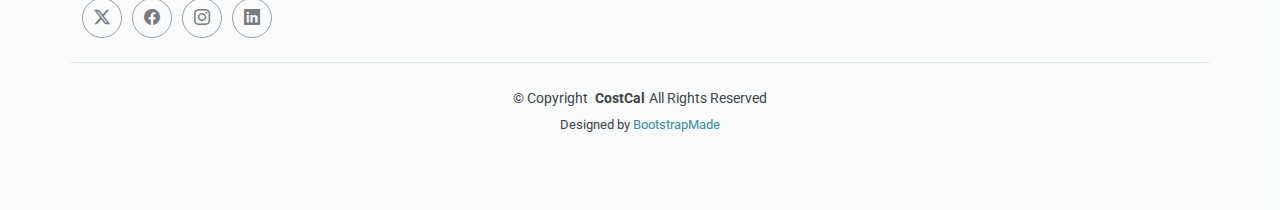
==== commit aa021f0c: "update backtracking" ====
--- a/index.html
+++ b/index.html
@@ -84,7 +84,7 @@
         <div class="col-lg-6 content aos-init aos-animate" data-aos="fade-up" data-aos-delay="100">
           <h3>Masukan Data Kandidat</h3>
         </div>
-        <form  onsubmit="handleSubmit(event)">
+        <form onsubmit="handleSubmit(event)">
           <div class="row bg-white px-2 py-3 mb-3 rounded">
             <div class="col-12">
               <h4>Kandidat 1</h4>
@@ -320,7 +320,9 @@
         <button type="button" class="btn btn-primary" data-bs-toggle="modal" data-bs-target="#branchBoundModal">
           Penjelasan Dengan Branch & Bound
         </button>
-
+        <h1>Hasil Terbaik Dengan Backtracking</h1>
+        <h2 id="backtrackingResult"></h2>
+        <h2 id="backtrackingCombination"></h2>
         <!-- Modal -->
         <div class="modal fade" id="branchBoundModal" tabindex="-1" aria-labelledby="branchBoundModalLabel"
           aria-hidden="true">
@@ -464,18 +466,18 @@
         <h1>Tabel Brute Force</h1>
         <table id="table-bruteforce" class="table table-bordered">
           <thead>
-              <tr>
-                  <th>Pekerja Jabatan 1</th>
-                  <th>Pekerja Jabatan 2</th>
-                  <th>Pekerja Jabatan 3</th>
-                  <th>Pekerja Jabatan 4</th>
-                  <th>Pekerja Jabatan 5</th>
-                  <th>Total Cost</th>
-              </tr>
+            <tr>
+              <th>Pekerja Jabatan 1</th>
+              <th>Pekerja Jabatan 2</th>
+              <th>Pekerja Jabatan 3</th>
+              <th>Pekerja Jabatan 4</th>
+              <th>Pekerja Jabatan 5</th>
+              <th>Total Cost</th>
+            </tr>
           </thead>
           <tbody>
           </tbody>
-      </table>
+        </table>
       </div>
     </section><!-- /About Section -->
 
@@ -571,6 +573,7 @@
   <script src="assets/js/main.js"></script>
   <script src="branchbound.js"></script>
   <script src="bruteforce.js"></script>
+  <script src="backtracking.js"></script>
 </body>
 
-</html>+</html>
